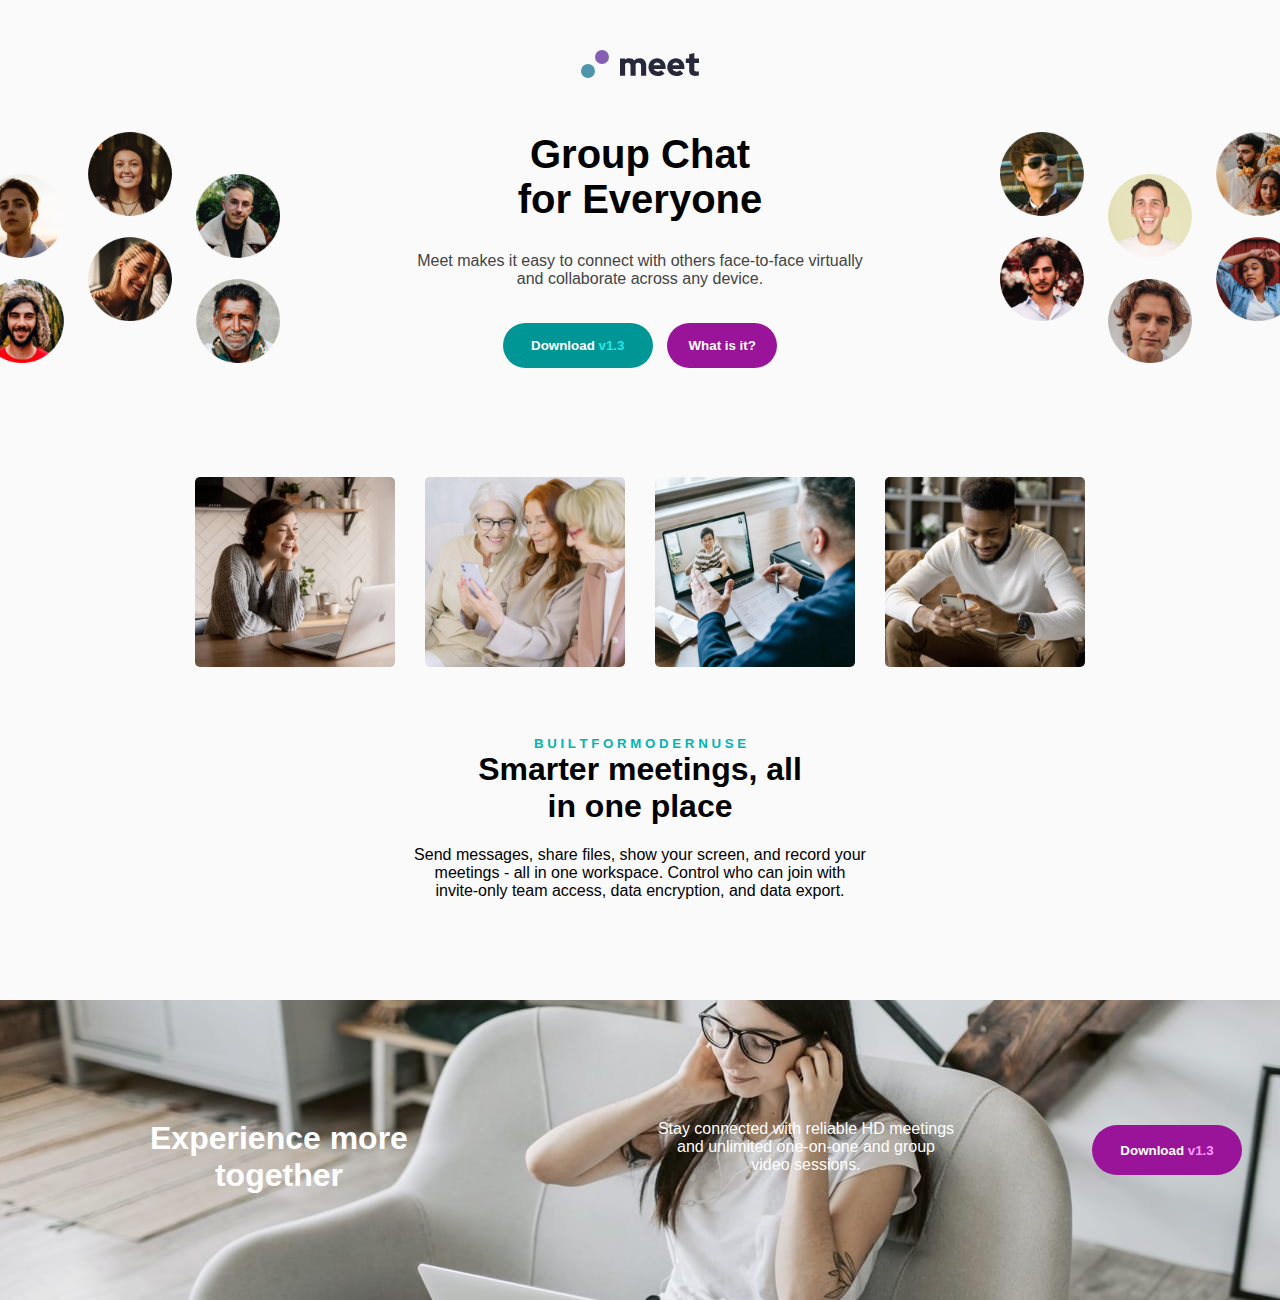
==== index.html @ 53f6cbdd "commit" ====
<!DOCTYPE html>
<html lang="en">
<head>
    <meta charset="UTF-8">
    <meta http-equiv="X-UA-Compatible" content="IE=edge">
    <meta name="viewport" content="width=device-width, initial-scale=1.0">
    <title>meet - Group Chat for Everyone</title>
    <link rel="stylesheet" href="index.css">
</head>
<body>
        <div class='meet-logo'>
            <svg width="119" height="28" xmlns="http://www.w3.org/2000/svg"><g fill="none" fill-rule="evenodd"><g><circle fill="#4D96A9" cx="7" cy="21" r="7"/><circle fill="#855FB1" cx="21" cy="7" r="7"/></g><path d="M44.121 25.676V13.95c.316-.41.701-.718 1.154-.923a3.677 3.677 0 011.533-.308c.822 0 1.48.286 1.976.859.495.572.743 1.323.743 2.251v9.848h5.121v-10.56c0-.195-.005-.384-.016-.567a8.383 8.383 0 00-.047-.535c.337-.41.738-.729 1.201-.956.464-.226.98-.34 1.55-.34.821 0 1.48.286 1.975.859.495.572.743 1.323.743 2.251v9.848h5.121v-10.56c0-2.009-.606-3.661-1.817-4.957-1.212-1.296-2.767-1.944-4.663-1.944-1.096 0-2.108.206-3.035.616a6.956 6.956 0 00-2.403 1.75 6.042 6.042 0 00-2.134-1.734c-.853-.42-1.796-.632-2.829-.632-.78 0-1.523.12-2.229.357a6.264 6.264 0 00-1.944 1.069V8.539H39v17.137h5.121zM76.556 26c1.39 0 2.64-.205 3.746-.615 1.106-.41 2.186-1.07 3.24-1.977l-3.382-3.077c-.4.41-.885.729-1.455.956a5.082 5.082 0 01-1.896.34c-.97 0-1.813-.254-2.53-.762a4.508 4.508 0 01-1.58-1.96h11.918V17.61c0-1.34-.21-2.586-.632-3.742-.422-1.155-1.007-2.143-1.755-2.964a8.225 8.225 0 00-2.671-1.943c-1.033-.476-2.16-.713-3.383-.713a8.657 8.657 0 00-3.43.68 8.445 8.445 0 00-2.766 1.879 8.9 8.9 0 00-1.849 2.835 8.985 8.985 0 00-.68 3.482c0 1.23.237 2.392.712 3.482a8.93 8.93 0 001.928 2.835 8.776 8.776 0 002.893 1.879 9.404 9.404 0 003.572.68zm3.035-10.755h-6.987c.253-.864.685-1.533 1.296-2.008.612-.475 1.339-.713 2.182-.713.822 0 1.543.248 2.165.745.622.497 1.07 1.155 1.344 1.976zM95.365 26c1.391 0 2.64-.205 3.746-.615 1.107-.41 2.187-1.07 3.24-1.977l-3.382-3.077c-.4.41-.885.729-1.454.956a5.082 5.082 0 01-1.897.34c-.97 0-1.812-.254-2.529-.762a4.508 4.508 0 01-1.58-1.96h11.918V17.61c0-1.34-.211-2.586-.633-3.742-.421-1.155-1.006-2.143-1.754-2.964a8.225 8.225 0 00-2.671-1.943c-1.033-.476-2.16-.713-3.383-.713a8.657 8.657 0 00-3.43.68 8.445 8.445 0 00-2.766 1.879 8.9 8.9 0 00-1.85 2.835 8.985 8.985 0 00-.68 3.482c0 1.23.238 2.392.712 3.482a8.93 8.93 0 001.929 2.835 8.776 8.776 0 002.892 1.879 9.404 9.404 0 003.572.68zM98.4 15.245h-6.986c.253-.864.685-1.533 1.296-2.008.611-.475 1.338-.713 2.181-.713.822 0 1.544.248 2.166.745.621.497 1.07 1.155 1.343 1.976zm15.87 10.658c.484 0 1.085-.049 1.802-.146.716-.097 1.306-.221 1.77-.372V21.14c-.422.13-.811.221-1.17.275a7.639 7.639 0 01-1.138.081c-.822 0-1.396-.156-1.723-.47-.326-.313-.49-.847-.49-1.603v-6.511H118V8.539h-4.679V3l-5.12 1.134v4.405h-3.383v4.374h3.382v7.548c0 1.792.511 3.147 1.533 4.065 1.022.918 2.535 1.377 4.537 1.377z" fill="#28283D" fill-rule="nonzero"/></g></svg>
        </div>
        <div class="first-container">
            <div class="image-one"><img src="image-hero-left.png" alt=""></div>
            <div class="first-text">
                <h1 id="heading-one">Group Chat <br> for Everyone</h1>
                <p id="first-paragraph">Meet makes it easy to connect with others face-to-face virtually <br>
                and collaborate across any device.</p>
                <button id='button-one'><strong><span>Download</span> <span id="version1">v1.3</span></strong></button>
                <button id='button-two'><strong>What is it?</strong></button>
            </div>
            <div class="second-image"><img src="image-hero-right.png" alt=""></div>
        </div>
        <div class="second-container">
            <div class="image-container">
                <div><img src="image-woman-in-videocall.jpg" alt="" class="img first"></div>
                <div><img src="image-women-videochatting.jpg" alt="" class="img"></div>
                <div><img src="image-men-in-meeting.jpg" alt="" class="img"></div>
                <div><img src="image-man-texting.jpg" alt="" class="img last"></div>
            </div>
            <div class="second-text">
                <h5>
                    <span>B</span> <span>U</span> <span>I</span> <span>L</span> <span>T</span>
                    <span>F</span> <span>O</span> <span>R</span>
                    <span>M</span> <span>O</span> <span>D</span> <span>E</span> <span>R</span> <span>N</span>
                    <span>U</span> <span>S</span> <span>E</span>
                </h5>
                <h1 id="heading1">Smarter meetings, all <br> in one place</h1>
                <p id="describe">Send messages, share files, show your screen, and record your <br>
                meetings - all in one workspace. Control who can join with <br>
                invite-only team access, data encryption, and data export.</p>
            </div>
            <div class="third-container">
                <h1 id="heading-two">Experience more <br> together</h1>
                <p class="last-text">Stay connected with reliable HD meetings <br>
                and unlimited one-on-one and group <br>
                video sessions.</p>
                <button id="button-three"><strong><span>Download</span> <span id="version2">v1.3</span></strong></button>
            </div>
        </div>
</body>
</html>
---- index.css ----
body{
    margin: 0;
    font-family: 'Segoe UI', Tahoma, Geneva, Verdana, sans-serif;
    background-color: rgb(250, 250, 250);
    text-align: center;
}

.meet-logo{
    text-align: center;
    padding: 50px;
}

@media screen and (max-width: 800px){
    .first-container{
        flex-wrap: wrap;
        text-align: center;
        margin: 0;
    }

    .second-container{
        width: 100%;
        flex-wrap: wrap;
        margin-top: 700px;
    }

    .image-one, .second-image{
        width: 100%;
        margin: 30px;
    }
    .third-container{
        background-size: 100%;
        background-position: center;
        background-size: cover;
        flex-wrap: wrap;
        justify-content: space-evenly;
    }

    .second-text{
        text-align: center;
    }

    .image-container{
        flex-wrap: wrap;
        width: 100%;
    }

    .first-text{
        width: 100%;
        text-align: center;
    }

    p.last-text{
        padding: 20px;
        text-align: center;
    }

    h1#heading-two{
        width: 100%;
        padding: 20px;
    }

    img.img{
        margin: 5;
    }

    img.img.first{
        margin: 15px;
    }

    img.img.last{
        margin-right: 15px;
    }

    button#button-three{
        margin-bottom: 100px;
    }
}

.first-container{
    display: flex;
    justify-content: space-between;
    height: 230px;
    margin: 0 -20px 100px -20px;
}

.third-container{
    display: flex;
    background-image: url(image-footer.jpg);
    color: white;
    height: 300px;
    margin-top: 100px;
    
}

.first-text{
    text-align: center;
}

#first-paragraph{
    margin: 30px;
    color: rgb(68, 68, 68);
}

img{   
    width: 300px;
}

h5{
    color:rgb(0, 180, 180);
    justify-content: space-between;
    margin-top: 50px;
    margin-bottom: 0;
}

#heading-one{
    font-size: 40px;
    margin: 0;
}

#heading-two{
    padding: 120px 150px 100px 150px;
    margin: 0;
}

button{
    margin: 5px;
    padding: 15px;
    border-radius: 25px;
    border: transparent;
    color: white;
}

#button-one{
    width: 150px;
    background-color: rgb(0, 150, 150);
}

#button-two{
    width: 110px;
}

#button-three{
    width: 150px;
    height: 50px;
    margin: auto;
}

#button-two, #button-three{
    background-color: rgb(153, 20, 153);
}

#heading1{
    margin-top: 0;
}

.image-container{
    display: flex;
    justify-content: center;
}

.img{
    border-radius: 5px;
    margin: 15px;
    width: 200px;
}

.first{
    margin-left: 60px;
}

.last{
    margin-right: 60px;
}

.second-text{
    text-align: center;
}

.last-text{
    margin: 0;
    padding: 120px 100px 50px 100px;
}

.describe{
    padding: 200px;
    margin: 0 0 100px 0;
    color: rgb(68, 68, 68);
}

#version1{
    color:rgb(38, 230, 230);
}

#version2{
    color:rgb(255, 152, 255);
}

.heading2{
    display: flex;
    justify-content: space-around;
    text-align: center;
}
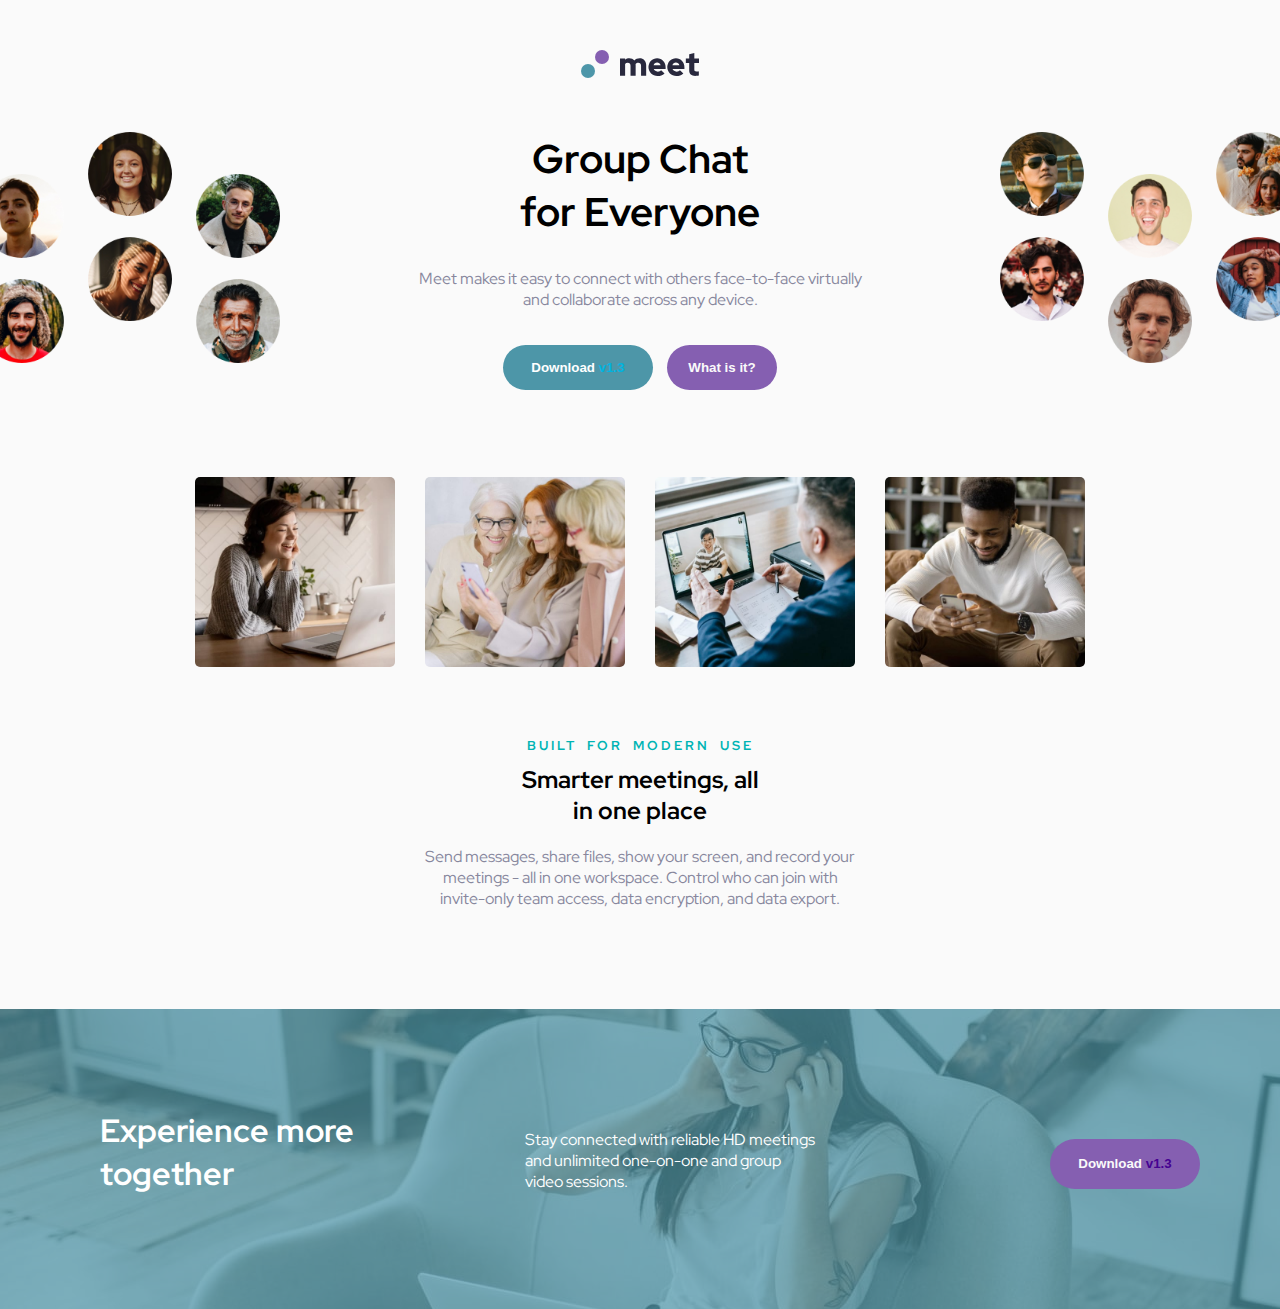
==== commit 6b26d74f: "Add files via upload" ====
--- a/index.html
+++ b/index.html
@@ -1,53 +1,56 @@
-<!DOCTYPE html>
-<html lang="en">
-<head>
-    <meta charset="UTF-8">
-    <meta http-equiv="X-UA-Compatible" content="IE=edge">
-    <meta name="viewport" content="width=device-width, initial-scale=1.0">
-    <title>meet - Group Chat for Everyone</title>
-    <link rel="stylesheet" href="index.css">
-</head>
-<body>
-        <div class='meet-logo'>
-            <svg width="119" height="28" xmlns="http://www.w3.org/2000/svg"><g fill="none" fill-rule="evenodd"><g><circle fill="#4D96A9" cx="7" cy="21" r="7"/><circle fill="#855FB1" cx="21" cy="7" r="7"/></g><path d="M44.121 25.676V13.95c.316-.41.701-.718 1.154-.923a3.677 3.677 0 011.533-.308c.822 0 1.48.286 1.976.859.495.572.743 1.323.743 2.251v9.848h5.121v-10.56c0-.195-.005-.384-.016-.567a8.383 8.383 0 00-.047-.535c.337-.41.738-.729 1.201-.956.464-.226.98-.34 1.55-.34.821 0 1.48.286 1.975.859.495.572.743 1.323.743 2.251v9.848h5.121v-10.56c0-2.009-.606-3.661-1.817-4.957-1.212-1.296-2.767-1.944-4.663-1.944-1.096 0-2.108.206-3.035.616a6.956 6.956 0 00-2.403 1.75 6.042 6.042 0 00-2.134-1.734c-.853-.42-1.796-.632-2.829-.632-.78 0-1.523.12-2.229.357a6.264 6.264 0 00-1.944 1.069V8.539H39v17.137h5.121zM76.556 26c1.39 0 2.64-.205 3.746-.615 1.106-.41 2.186-1.07 3.24-1.977l-3.382-3.077c-.4.41-.885.729-1.455.956a5.082 5.082 0 01-1.896.34c-.97 0-1.813-.254-2.53-.762a4.508 4.508 0 01-1.58-1.96h11.918V17.61c0-1.34-.21-2.586-.632-3.742-.422-1.155-1.007-2.143-1.755-2.964a8.225 8.225 0 00-2.671-1.943c-1.033-.476-2.16-.713-3.383-.713a8.657 8.657 0 00-3.43.68 8.445 8.445 0 00-2.766 1.879 8.9 8.9 0 00-1.849 2.835 8.985 8.985 0 00-.68 3.482c0 1.23.237 2.392.712 3.482a8.93 8.93 0 001.928 2.835 8.776 8.776 0 002.893 1.879 9.404 9.404 0 003.572.68zm3.035-10.755h-6.987c.253-.864.685-1.533 1.296-2.008.612-.475 1.339-.713 2.182-.713.822 0 1.543.248 2.165.745.622.497 1.07 1.155 1.344 1.976zM95.365 26c1.391 0 2.64-.205 3.746-.615 1.107-.41 2.187-1.07 3.24-1.977l-3.382-3.077c-.4.41-.885.729-1.454.956a5.082 5.082 0 01-1.897.34c-.97 0-1.812-.254-2.529-.762a4.508 4.508 0 01-1.58-1.96h11.918V17.61c0-1.34-.211-2.586-.633-3.742-.421-1.155-1.006-2.143-1.754-2.964a8.225 8.225 0 00-2.671-1.943c-1.033-.476-2.16-.713-3.383-.713a8.657 8.657 0 00-3.43.68 8.445 8.445 0 00-2.766 1.879 8.9 8.9 0 00-1.85 2.835 8.985 8.985 0 00-.68 3.482c0 1.23.238 2.392.712 3.482a8.93 8.93 0 001.929 2.835 8.776 8.776 0 002.892 1.879 9.404 9.404 0 003.572.68zM98.4 15.245h-6.986c.253-.864.685-1.533 1.296-2.008.611-.475 1.338-.713 2.181-.713.822 0 1.544.248 2.166.745.621.497 1.07 1.155 1.343 1.976zm15.87 10.658c.484 0 1.085-.049 1.802-.146.716-.097 1.306-.221 1.77-.372V21.14c-.422.13-.811.221-1.17.275a7.639 7.639 0 01-1.138.081c-.822 0-1.396-.156-1.723-.47-.326-.313-.49-.847-.49-1.603v-6.511H118V8.539h-4.679V3l-5.12 1.134v4.405h-3.383v4.374h3.382v7.548c0 1.792.511 3.147 1.533 4.065 1.022.918 2.535 1.377 4.537 1.377z" fill="#28283D" fill-rule="nonzero"/></g></svg>
-        </div>
-        <div class="first-container">
-            <div class="image-one"><img src="image-hero-left.png" alt=""></div>
-            <div class="first-text">
-                <h1 id="heading-one">Group Chat <br> for Everyone</h1>
-                <p id="first-paragraph">Meet makes it easy to connect with others face-to-face virtually <br>
-                and collaborate across any device.</p>
-                <button id='button-one'><strong><span>Download</span> <span id="version1">v1.3</span></strong></button>
-                <button id='button-two'><strong>What is it?</strong></button>
-            </div>
-            <div class="second-image"><img src="image-hero-right.png" alt=""></div>
-        </div>
-        <div class="second-container">
-            <div class="image-container">
-                <div><img src="image-woman-in-videocall.jpg" alt="" class="img first"></div>
-                <div><img src="image-women-videochatting.jpg" alt="" class="img"></div>
-                <div><img src="image-men-in-meeting.jpg" alt="" class="img"></div>
-                <div><img src="image-man-texting.jpg" alt="" class="img last"></div>
-            </div>
-            <div class="second-text">
-                <h5>
-                    <span>B</span> <span>U</span> <span>I</span> <span>L</span> <span>T</span>
-                    <span>F</span> <span>O</span> <span>R</span>
-                    <span>M</span> <span>O</span> <span>D</span> <span>E</span> <span>R</span> <span>N</span>
-                    <span>U</span> <span>S</span> <span>E</span>
-                </h5>
-                <h1 id="heading1">Smarter meetings, all <br> in one place</h1>
-                <p id="describe">Send messages, share files, show your screen, and record your <br>
-                meetings - all in one workspace. Control who can join with <br>
-                invite-only team access, data encryption, and data export.</p>
-            </div>
-            <div class="third-container">
-                <h1 id="heading-two">Experience more <br> together</h1>
-                <p class="last-text">Stay connected with reliable HD meetings <br>
-                and unlimited one-on-one and group <br>
-                video sessions.</p>
-                <button id="button-three"><strong><span>Download</span> <span id="version2">v1.3</span></strong></button>
-            </div>
-        </div>
-</body>
+<!DOCTYPE html>
+<html lang="en">
+<head>
+    <meta charset="UTF-8">
+    <meta http-equiv="X-UA-Compatible" content="IE=edge">
+    <meta name="viewport" content="width=device-width, initial-scale=1.0">
+    <title>meet - Group Chat for Everyone</title>
+    <link rel="stylesheet" href="index.css">
+    <link rel="preconnect" href="https://fonts.googleapis.com">
+    <link rel="preconnect" href="https://fonts.gstatic.com" crossorigin>
+    <link href="https://fonts.googleapis.com/css2?family=Red+Hat+Display:wght@700&display=swap" rel="stylesheet">
+    <link rel="preconnect" href="https://fonts.gstatic.com" crossorigin>
+    <link href="https://fonts.googleapis.com/css2?family=Red+Hat+Display:wght@500&display=swap" rel="stylesheet">
+</head>
+<body>
+        <div class='meet-logo'>
+            <svg width="119" height="28" xmlns="http://www.w3.org/2000/svg"><g fill="none" fill-rule="evenodd"><g><circle fill="#4D96A9" cx="7" cy="21" r="7"/><circle fill="#855FB1" cx="21" cy="7" r="7"/></g><path d="M44.121 25.676V13.95c.316-.41.701-.718 1.154-.923a3.677 3.677 0 011.533-.308c.822 0 1.48.286 1.976.859.495.572.743 1.323.743 2.251v9.848h5.121v-10.56c0-.195-.005-.384-.016-.567a8.383 8.383 0 00-.047-.535c.337-.41.738-.729 1.201-.956.464-.226.98-.34 1.55-.34.821 0 1.48.286 1.975.859.495.572.743 1.323.743 2.251v9.848h5.121v-10.56c0-2.009-.606-3.661-1.817-4.957-1.212-1.296-2.767-1.944-4.663-1.944-1.096 0-2.108.206-3.035.616a6.956 6.956 0 00-2.403 1.75 6.042 6.042 0 00-2.134-1.734c-.853-.42-1.796-.632-2.829-.632-.78 0-1.523.12-2.229.357a6.264 6.264 0 00-1.944 1.069V8.539H39v17.137h5.121zM76.556 26c1.39 0 2.64-.205 3.746-.615 1.106-.41 2.186-1.07 3.24-1.977l-3.382-3.077c-.4.41-.885.729-1.455.956a5.082 5.082 0 01-1.896.34c-.97 0-1.813-.254-2.53-.762a4.508 4.508 0 01-1.58-1.96h11.918V17.61c0-1.34-.21-2.586-.632-3.742-.422-1.155-1.007-2.143-1.755-2.964a8.225 8.225 0 00-2.671-1.943c-1.033-.476-2.16-.713-3.383-.713a8.657 8.657 0 00-3.43.68 8.445 8.445 0 00-2.766 1.879 8.9 8.9 0 00-1.849 2.835 8.985 8.985 0 00-.68 3.482c0 1.23.237 2.392.712 3.482a8.93 8.93 0 001.928 2.835 8.776 8.776 0 002.893 1.879 9.404 9.404 0 003.572.68zm3.035-10.755h-6.987c.253-.864.685-1.533 1.296-2.008.612-.475 1.339-.713 2.182-.713.822 0 1.543.248 2.165.745.622.497 1.07 1.155 1.344 1.976zM95.365 26c1.391 0 2.64-.205 3.746-.615 1.107-.41 2.187-1.07 3.24-1.977l-3.382-3.077c-.4.41-.885.729-1.454.956a5.082 5.082 0 01-1.897.34c-.97 0-1.812-.254-2.529-.762a4.508 4.508 0 01-1.58-1.96h11.918V17.61c0-1.34-.211-2.586-.633-3.742-.421-1.155-1.006-2.143-1.754-2.964a8.225 8.225 0 00-2.671-1.943c-1.033-.476-2.16-.713-3.383-.713a8.657 8.657 0 00-3.43.68 8.445 8.445 0 00-2.766 1.879 8.9 8.9 0 00-1.85 2.835 8.985 8.985 0 00-.68 3.482c0 1.23.238 2.392.712 3.482a8.93 8.93 0 001.929 2.835 8.776 8.776 0 002.892 1.879 9.404 9.404 0 003.572.68zM98.4 15.245h-6.986c.253-.864.685-1.533 1.296-2.008.611-.475 1.338-.713 2.181-.713.822 0 1.544.248 2.166.745.621.497 1.07 1.155 1.343 1.976zm15.87 10.658c.484 0 1.085-.049 1.802-.146.716-.097 1.306-.221 1.77-.372V21.14c-.422.13-.811.221-1.17.275a7.639 7.639 0 01-1.138.081c-.822 0-1.396-.156-1.723-.47-.326-.313-.49-.847-.49-1.603v-6.511H118V8.539h-4.679V3l-5.12 1.134v4.405h-3.383v4.374h3.382v7.548c0 1.792.511 3.147 1.533 4.065 1.022.918 2.535 1.377 4.537 1.377z" fill="#28283D" fill-rule="nonzero"/></g></svg>
+        </div>
+        <div class="first-container">
+            <div class="image-one"><img src="image-hero-left.png" alt=""></div>
+            <div class="first-text">
+                <h1 id="heading-one">Group Chat <br> for Everyone</h1>
+                <p id="first-paragraph">Meet makes it easy to connect with others face-to-face virtually <br>
+                    and collaborate across any device.</p>
+                <button id='button-one'><strong><span>Download</span> <span id="version1">v1.3</span></strong></button>
+                <button id='button-two'><strong>What is it?</strong></button>
+            </div>
+            <div class="second-image"><img src="image-hero-right.png" alt=""></div>
+        </div>
+        <div class="second-container">
+            <div class="image-container">
+                <div><img src="image-woman-in-videocall.jpg" alt="" class="img first"></div>
+                <div><img src="image-women-videochatting.jpg" alt="" class="img"></div>
+                <div><img src="image-men-in-meeting.jpg" alt="" class="img"></div>
+                <div><img src="image-man-texting.jpg" alt="" class="img last"></div>
+            </div>
+            <div class="second-text">
+                <h5>BUILT FOR MODERN USE</h5>
+                <h2 id="heading1">Smarter meetings, all <br> in one place</h2>
+                <p id="describe">Send messages, share files, show your screen, and record your <br>
+                meetings - all in one workspace. Control who can join with <br>
+                invite-only team access, data encryption, and data export.</p>
+            </div>
+            <div class="third-container">
+                <h1 id="heading-two">Experience more <br> together</h1>
+                <p class="last-text">Stay connected with reliable HD meetings <br>
+                and unlimited one-on-one and group <br>
+                video sessions.</p>
+                <div class="buttonv">
+                    <button id="button-three"><strong><span>Download</span> <span id="version2">v1.3</span></strong></button>
+                </div>
+                
+            </div>
+        </div>
+</body>
 </html>--- a/index.css
+++ b/index.css
@@ -1,202 +1,252 @@
-body{
-    margin: 0;
-    font-family: 'Segoe UI', Tahoma, Geneva, Verdana, sans-serif;
-    background-color: rgb(250, 250, 250);
-    text-align: center;
-}
-
-.meet-logo{
-    text-align: center;
-    padding: 50px;
-}
-
-@media screen and (max-width: 800px){
-    .first-container{
-        flex-wrap: wrap;
-        text-align: center;
-        margin: 0;
-    }
-
-    .second-container{
-        width: 100%;
-        flex-wrap: wrap;
-        margin-top: 700px;
-    }
-
-    .image-one, .second-image{
-        width: 100%;
-        margin: 30px;
-    }
-    .third-container{
-        background-size: 100%;
-        background-position: center;
-        background-size: cover;
-        flex-wrap: wrap;
-        justify-content: space-evenly;
-    }
-
-    .second-text{
-        text-align: center;
-    }
-
-    .image-container{
-        flex-wrap: wrap;
-        width: 100%;
-    }
-
-    .first-text{
-        width: 100%;
-        text-align: center;
-    }
-
-    p.last-text{
-        padding: 20px;
-        text-align: center;
-    }
-
-    h1#heading-two{
-        width: 100%;
-        padding: 20px;
-    }
-
-    img.img{
-        margin: 5;
-    }
-
-    img.img.first{
-        margin: 15px;
-    }
-
-    img.img.last{
-        margin-right: 15px;
-    }
-
-    button#button-three{
-        margin-bottom: 100px;
-    }
-}
-
-.first-container{
-    display: flex;
-    justify-content: space-between;
-    height: 230px;
-    margin: 0 -20px 100px -20px;
-}
-
-.third-container{
-    display: flex;
-    background-image: url(image-footer.jpg);
-    color: white;
-    height: 300px;
-    margin-top: 100px;
-    
-}
-
-.first-text{
-    text-align: center;
-}
-
-#first-paragraph{
-    margin: 30px;
-    color: rgb(68, 68, 68);
-}
-
-img{   
-    width: 300px;
-}
-
-h5{
-    color:rgb(0, 180, 180);
-    justify-content: space-between;
-    margin-top: 50px;
-    margin-bottom: 0;
-}
-
-#heading-one{
-    font-size: 40px;
-    margin: 0;
-}
-
-#heading-two{
-    padding: 120px 150px 100px 150px;
-    margin: 0;
-}
-
-button{
-    margin: 5px;
-    padding: 15px;
-    border-radius: 25px;
-    border: transparent;
-    color: white;
-}
-
-#button-one{
-    width: 150px;
-    background-color: rgb(0, 150, 150);
-}
-
-#button-two{
-    width: 110px;
-}
-
-#button-three{
-    width: 150px;
-    height: 50px;
-    margin: auto;
-}
-
-#button-two, #button-three{
-    background-color: rgb(153, 20, 153);
-}
-
-#heading1{
-    margin-top: 0;
-}
-
-.image-container{
-    display: flex;
-    justify-content: center;
-}
-
-.img{
-    border-radius: 5px;
-    margin: 15px;
-    width: 200px;
-}
-
-.first{
-    margin-left: 60px;
-}
-
-.last{
-    margin-right: 60px;
-}
-
-.second-text{
-    text-align: center;
-}
-
-.last-text{
-    margin: 0;
-    padding: 120px 100px 50px 100px;
-}
-
-.describe{
-    padding: 200px;
-    margin: 0 0 100px 0;
-    color: rgb(68, 68, 68);
-}
-
-#version1{
-    color:rgb(38, 230, 230);
-}
-
-#version2{
-    color:rgb(255, 152, 255);
-}
-
-.heading2{
-    display: flex;
-    justify-content: space-around;
-    text-align: center;
+body{
+    margin: 0;
+    background-color: rgb(250, 250, 250);
+    height: 100%;
+}
+
+.meet-logo{
+    text-align: center;
+    padding: 50px;
+}
+
+@media screen and (max-width: 768px){
+    .first-container{
+        flex-wrap: wrap;
+        text-align: center;
+        margin: 0;
+    }
+
+    .second-container{
+        width: 100%;
+        flex-wrap: wrap;
+        margin-top: 700px;
+    }
+
+    .image-one, .second-image{
+        width: 100%;
+        margin: 30px 0 30px 0;
+    }
+
+    .third-container{
+        background-size: 100%;
+        background-position: center;
+        background-size: cover;
+        flex-wrap: wrap;
+        justify-content: space-evenly;
+    }
+
+    .second-text{
+        text-align: center;
+    }
+
+    .image-container{
+        flex-wrap: wrap;
+        width: 100%;
+    }
+
+    .first-text{
+        width: 100%;
+        text-align: center;
+    }
+
+    p.last-text{
+        padding: 20px;
+        width: 100%;
+        text-align: center;
+    }
+
+    h1#heading-two{
+        width: 100%;
+        padding: 20px;
+        text-align: center;
+    }
+
+    img.img{
+        margin: 5;
+    }
+
+    img.img.first{
+        margin: 15px;
+    }
+
+    img.img.last{
+        margin-right: 15px;
+    }
+
+    button#button-three{
+        margin: 10px 20px 10px 130px;
+    }
+
+    #buttonv{
+        padding-top: 50px;
+    }
+}
+
+.first-container{
+    display: flex;
+    justify-content: space-between;
+    height: 230px;
+    margin: 0 -20px 100px -20px;
+}
+
+.third-container{
+    display: flex;
+    background-image: url(image-footer.jpg);
+    background-color: rgba(77, 150, 168, 0.3);
+    width: 100%;
+    color: white;
+    height: 300px;
+    margin-top: 100px; 
+}
+
+.buttonv{
+    width: 500px;
+    background-color: rgba(77, 150, 168, 0.7);
+}
+
+.first-text{
+    text-align: center;
+}
+
+#first-paragraph{
+    margin: 30px;
+    color: rgb(135, 135, 157);
+}
+
+img{   
+    width: 300px;
+}
+
+h1{
+    font-family: 'Red Hat Display', sans-serif;
+}
+
+h2{
+    font-family: 'Red Hat Display', sans-serif;
+}
+
+h5{
+    color:rgb(0, 180, 180);
+    justify-content: space-between;
+    margin-top: 50px;
+    margin-bottom: 10px;
+    word-spacing: 4px;
+    letter-spacing: 3px;
+    font-family: 'Red Hat Display', sans-serif;
+}
+
+p{
+    font-family: 'Red Hat Display', sans-serif;
+}
+
+#heading-one{
+    font-size: 40px;
+    margin: 0;
+}
+
+#heading-two{
+    padding: 100px;
+    margin: 0;
+    width: 100%;
+    background-color: rgba(77, 150, 168, 0.7);
+}
+
+button{
+    margin: 5px;
+    padding: 15px;
+    border-radius: 25px;
+    border: transparent;
+    color: white;
+}
+
+#button-one{
+    width: 150px;
+    background-color: rgb(77, 150, 168);
+}
+
+#button-one:hover{
+    background-color: rgb(143, 227, 249);
+}
+
+#button-one :hover{
+    background-color: transparent;
+}
+
+#button-two{
+    width: 110px;
+}
+
+#button-two:hover{
+    background-color: rgb(217, 184, 255);
+    color:rgb(250, 250, 250);
+}
+
+#button-three{
+    width: 150px;
+    height: 50px;
+    margin: 130px 80px 50px 200px;
+    padding: auto;
+    
+}
+
+#button-three:hover{
+    background-color: rgb(217, 184, 255);
+}
+
+#button-two, #button-three{
+    background-color: rgb(133, 95, 177);
+    color:rgb(250, 250, 250);
+}
+
+#heading1{
+    margin-top: 0;
+}
+
+.image-container{
+    display: flex;
+    justify-content: center;
+}
+
+.img{
+    border-radius: 5px;
+    margin: 15px;
+    width: 200px;
+}
+
+.first{
+    margin-left: 60px;
+}
+
+.last{
+    margin-right: 60px;
+}
+
+.second-text{
+    text-align: center;
+}
+
+.last-text{
+    margin: 0;
+    width: 100%;
+    padding-top: 120px;
+    background-color: rgba(77, 150, 168, 0.7);
+}
+
+#describe{
+    margin: 0 0 100px 0;
+    color: rgb(135, 135, 157);
+}
+
+#version1{
+    color:rgb(0, 180, 224);
+}
+
+#version2{
+    color:rgb(69, 2, 146);
+}
+
+.heading2{
+    display: flex;
+    justify-content: space-around;
+    text-align: center;
 }